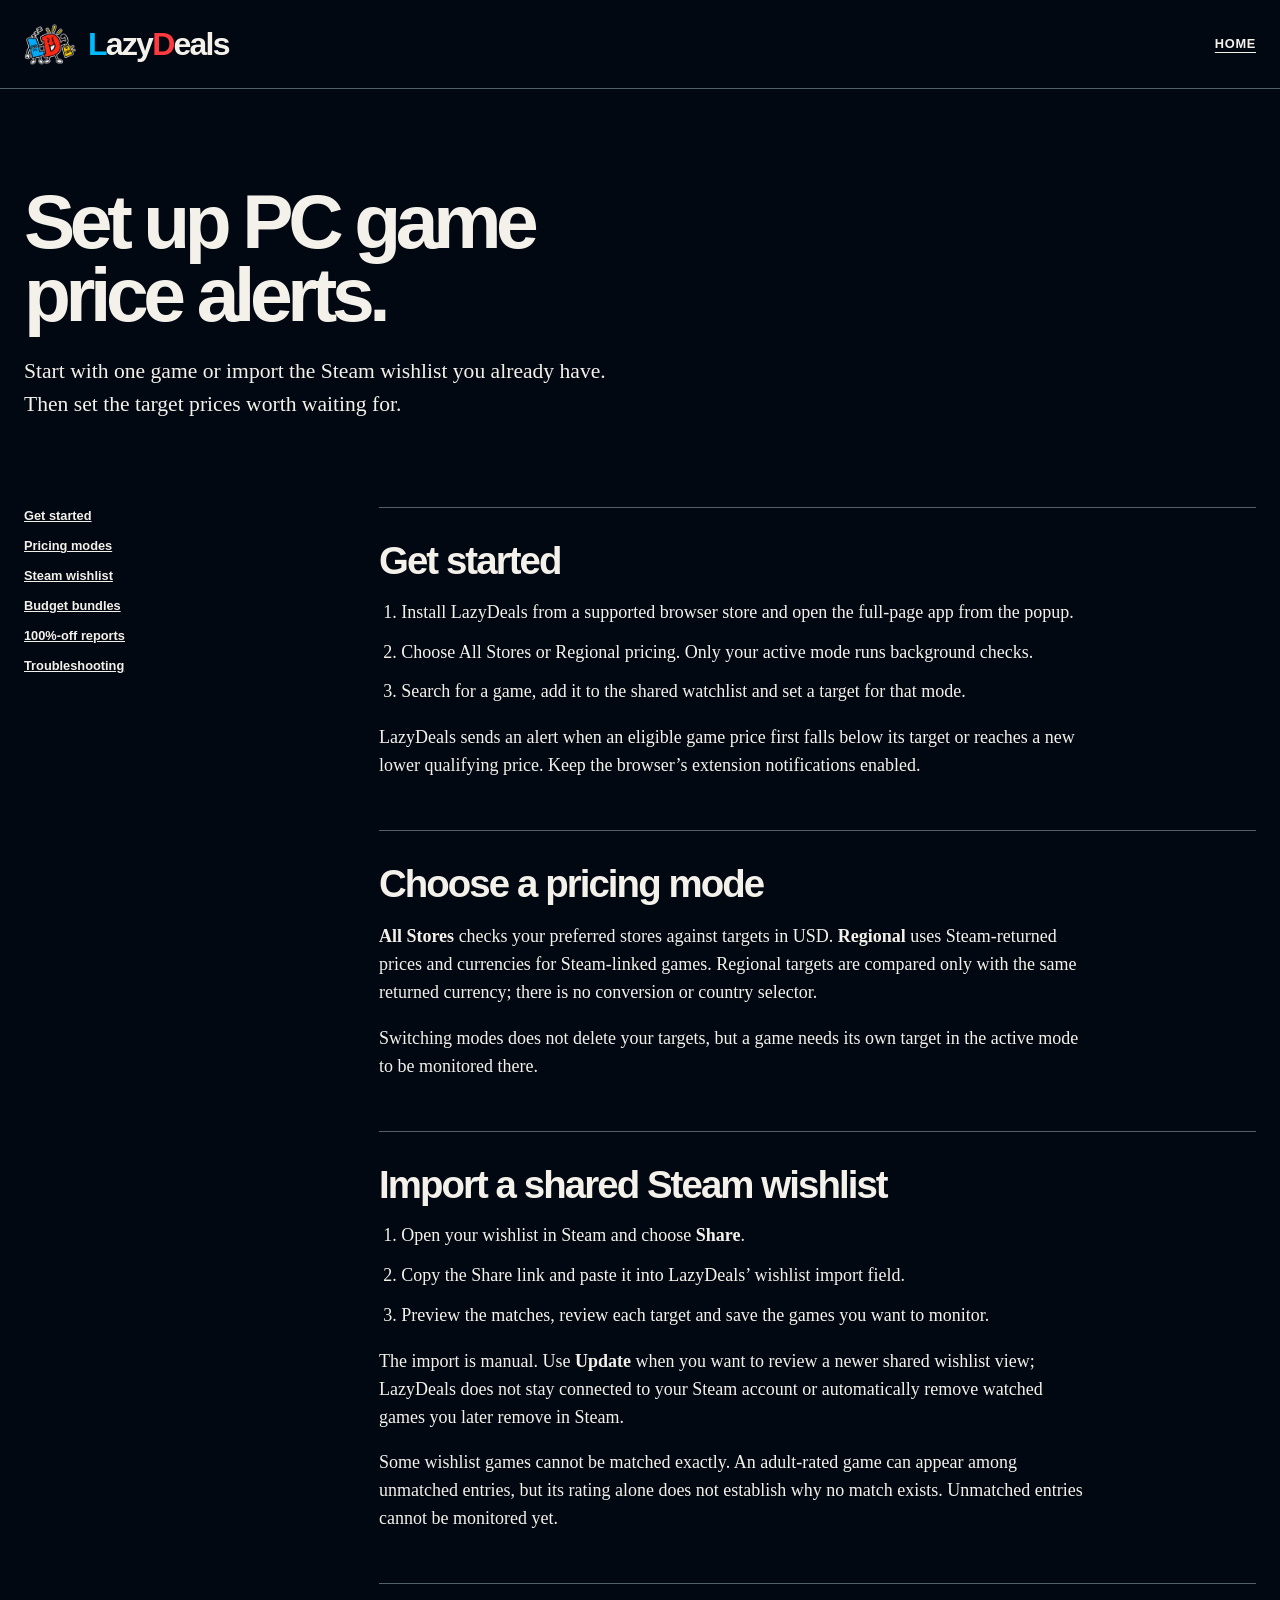
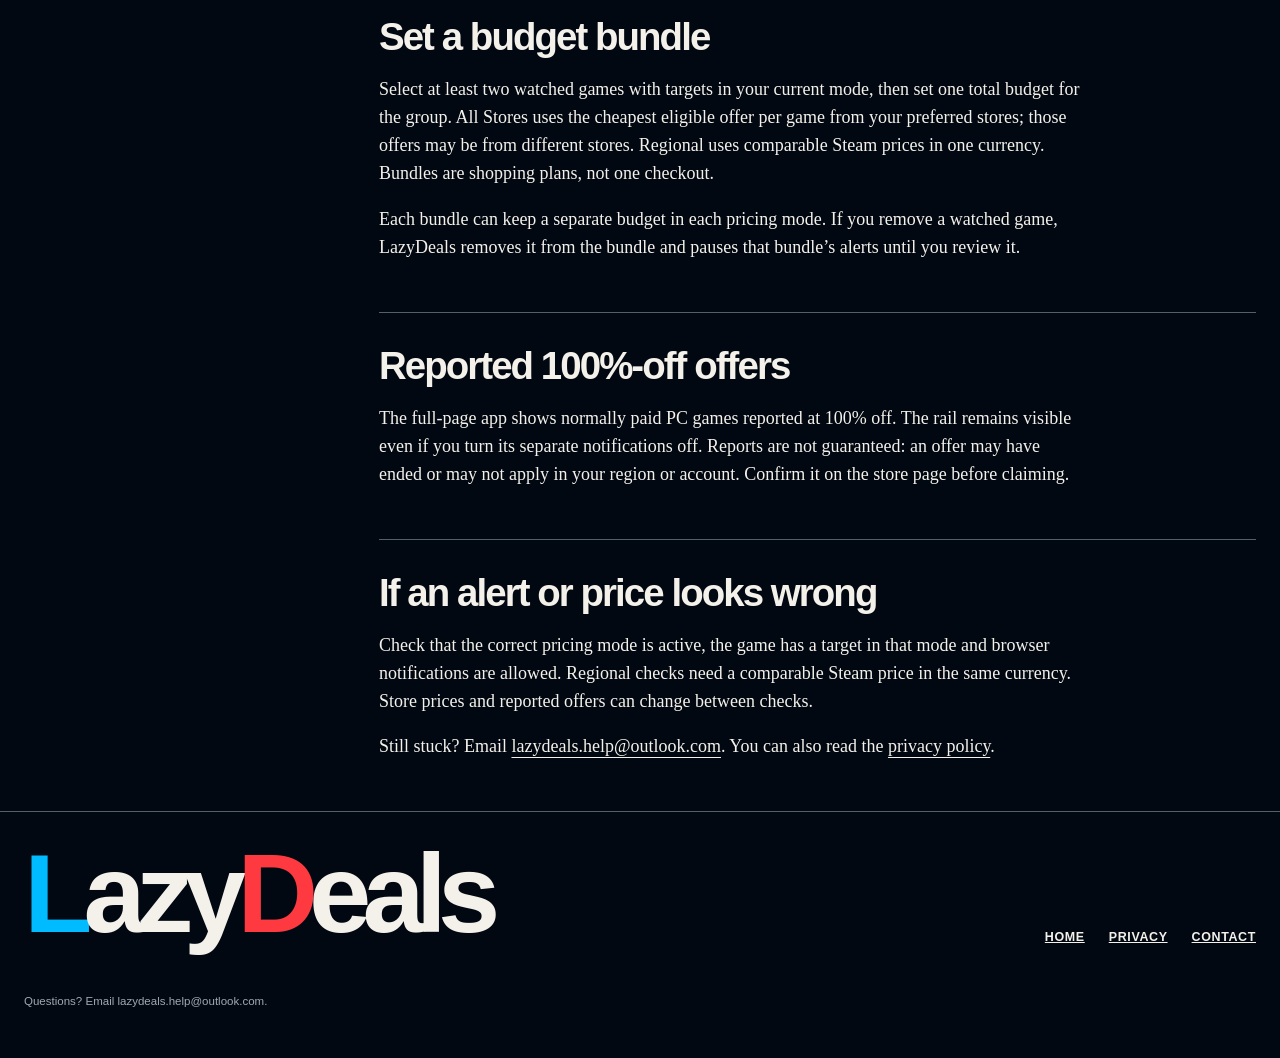
==== help/index.html @ 37a15222 "Publish LazyDeals static landing site" ====
<!doctype html>
<html lang="en">
<head>
  <meta charset="utf-8">
  <meta name="viewport" content="width=device-width, initial-scale=1">
  <title>Set PC Game Price Alerts &amp; Import a Steam Wishlist | LazyDeals</title>
  <meta name="description" content="Learn how to set PC game price alerts with LazyDeals, import a Steam wishlist Share link, choose a pricing mode, and create budget bundles.">
  <link rel="canonical" href="https://lazydeals.tech/help/">
  <meta property="og:type" content="article">
  <meta property="og:title" content="Set PC Game Price Alerts &amp; Import a Steam Wishlist | LazyDeals">
  <meta property="og:description" content="Set up LazyDeals price alerts, import a Steam wishlist Share link, and build budget bundles.">
  <meta property="og:url" content="https://lazydeals.tech/help/">
  <meta property="og:image" content="https://lazydeals.tech/assets/watchlist.jpg">
  <meta property="og:image:alt" content="LazyDeals PC game watchlist with game artwork and price targets">
  <link rel="icon" href="../assets/icon128.png" type="image/png">
  <link rel="stylesheet" href="../site.css">
</head>
<body>
  <a class="skip-link" href="#main">Skip to content</a>
  <header class="site-head"><div class="shell head-inner"><a class="brand" href="../" aria-label="LazyDeals home"><img src="../assets/icon128.png" alt="" width="52" height="52"><span class="brand-name"><span class="brand-l">L</span>azy<span class="brand-d">D</span>eals</span></a><nav class="head-links" aria-label="Main navigation"><a class="help-link" href="../">Home</a></nav></div></header>
  <main id="main" class="shell">
    <div class="help-hero"><h1>Set up PC game price alerts.</h1><p>Start with one game or import the Steam wishlist you already have. Then set the target prices worth waiting for.</p></div>
    <div class="help-layout">
      <nav class="help-nav" aria-label="On this page"><a href="#start">Get started</a><a href="#modes">Pricing modes</a><a href="#wishlist">Steam wishlist</a><a href="#bundles">Budget bundles</a><a href="#offers">100%-off reports</a><a href="#trouble">Troubleshooting</a></nav>
      <div class="help-body">
        <section id="start"><h2>Get started</h2><ol><li>Install LazyDeals from a supported browser store and open the full-page app from the popup.</li><li>Choose All Stores or Regional pricing. Only your active mode runs background checks.</li><li>Search for a game, add it to the shared watchlist and set a target for that mode.</li></ol><p>LazyDeals sends an alert when an eligible game price first falls below its target or reaches a new lower qualifying price. Keep the browser’s extension notifications enabled.</p></section>
        <section id="modes"><h2>Choose a pricing mode</h2><p><strong>All Stores</strong> checks your preferred stores against targets in USD. <strong>Regional</strong> uses Steam-returned prices and currencies for Steam-linked games. Regional targets are compared only with the same returned currency; there is no conversion or country selector.</p><p>Switching modes does not delete your targets, but a game needs its own target in the active mode to be monitored there.</p></section>
        <section id="wishlist"><h2>Import a shared Steam wishlist</h2><ol><li>Open your wishlist in Steam and choose <strong>Share</strong>.</li><li>Copy the Share link and paste it into LazyDeals’ wishlist import field.</li><li>Preview the matches, review each target and save the games you want to monitor.</li></ol><p>The import is manual. Use <strong>Update</strong> when you want to review a newer shared wishlist view; LazyDeals does not stay connected to your Steam account or automatically remove watched games you later remove in Steam.</p><p>Some wishlist games cannot be matched exactly. An adult-rated game can appear among unmatched entries, but its rating alone does not establish why no match exists. Unmatched entries cannot be monitored yet.</p></section>
        <section id="bundles"><h2>Set a budget bundle</h2><p>Select at least two watched games with targets in your current mode, then set one total budget for the group. All Stores uses the cheapest eligible offer per game from your preferred stores; those offers may be from different stores. Regional uses comparable Steam prices in one currency. Bundles are shopping plans, not one checkout.</p><p>Each bundle can keep a separate budget in each pricing mode. If you remove a watched game, LazyDeals removes it from the bundle and pauses that bundle’s alerts until you review it.</p></section>
        <section id="offers"><h2>Reported 100%-off offers</h2><p>The full-page app shows normally paid PC games reported at 100% off. The rail remains visible even if you turn its separate notifications off. Reports are not guaranteed: an offer may have ended or may not apply in your region or account. Confirm it on the store page before claiming.</p></section>
        <section id="trouble"><h2>If an alert or price looks wrong</h2><p>Check that the correct pricing mode is active, the game has a target in that mode and browser notifications are allowed. Regional checks need a comparable Steam price in the same currency. Store prices and reported offers can change between checks.</p><p>Still stuck? Email <a href="mailto:lazydeals.help@outlook.com">lazydeals.help@outlook.com</a>. You can also read the <a href="https://bahimehdi.github.io/lazydeals-privacy/">privacy policy</a>.</p></section>
      </div>
    </div>
  </main>
  <footer class="site-foot"><div class="shell foot-inner"><div class="foot-mark"><span class="brand-l">L</span>azy<span class="brand-d">D</span>eals</div><nav class="foot-links" aria-label="Footer"><a href="../">Home</a><a href="https://bahimehdi.github.io/lazydeals-privacy/">Privacy</a><a href="mailto:lazydeals.help@outlook.com">Contact</a></nav><p class="foot-last">Questions? Email lazydeals.help@outlook.com.</p></div></footer>
</body>
</html>
---- site.css ----
/* Hallmark · macrostructure: Workbench · tone: editorial/technical · anchor hue: blue
 * Hallmark · pre-emit critique: P4 H4 E4 S5 R5 V4
 * Audience: bargain-hunting PC players · action: store install · theme: tuned ink-navy, electric blue
 * paper: oklch(13% 0.025 248) · accent: oklch(75% 0.17 237) · axes: dark / display-heavy / cool
 * Existing mascot red and status/focus yellow remain supporting cues; extension screenshots retain their own palette.
 * Nav: N9 edge-aligned minimal · Footer: Ft1 mast-headed · Enrichment: real app screenshots
 */
@import url("./tokens.css");

*, *::before, *::after { box-sizing: border-box; }
html, body { margin: 0; overflow-x: clip; }
html { scroll-behavior: smooth; }
body { background: var(--color-paper); color: var(--color-ink); font-family: var(--font-body); line-height: 1.55; }
img { display: block; max-width: 100%; }
a { color: inherit; }
a:focus-visible, summary:focus-visible { outline: 3px solid var(--color-focus); outline-offset: 4px; }
.skip-link { position: absolute; left: var(--space-4); top: -5rem; z-index: 10; padding: var(--space-2) var(--space-4); background: var(--color-signal); color: var(--color-accent-ink); font-family: var(--font-ui); }
.skip-link:focus { top: var(--space-4); }
h1, h2, h3 { min-width: 0; overflow-wrap: anywhere; }
.shell { width: min(100% - 3rem, 84rem); margin-inline: auto; }
.site-head { border-bottom: var(--rule-thin) solid var(--color-rule); }
.head-inner { display: flex; align-items: center; justify-content: space-between; gap: var(--space-4); min-height: 5.5rem; }
.brand { display: inline-flex; align-items: center; gap: var(--space-3); min-width: 0; text-decoration: none; font: 900 clamp(1.35rem, 2.7vw, 2rem)/1 var(--font-display); letter-spacing: -.055em; white-space: nowrap; }
.brand img { width: 3.25rem; height: 3.25rem; object-fit: contain; }
.brand-name { color: var(--color-ink); }
.brand-l { color: var(--color-accent); }
.brand-d { color: var(--color-brand-red); }
.head-links { display: flex; align-items: center; gap: var(--space-6); font: 700 .8rem/1.2 var(--font-ui); text-transform: uppercase; letter-spacing: .055em; }
.head-links a { white-space: nowrap; text-decoration-thickness: 1px; text-underline-offset: .3em; }
.head-links a:hover { color: var(--color-accent-hover); }
.hero { display: grid; grid-template-columns: minmax(0, 1.04fr) minmax(0, .96fr); gap: clamp(2rem, 5vw, 5rem); align-items: end; padding-block: var(--space-16) var(--space-24); }
.hero-copy { min-width: 0; }
.hero h1 { margin: 0 0 var(--space-6); max-width: 15ch; font: 900 var(--text-display)/.94 var(--font-display); letter-spacing: -.07em; overflow-wrap: anywhere; }
.hero h1 .accent { color: var(--color-accent); }
.lead { max-width: 34rem; margin: 0; font-size: clamp(1.22rem, 1.7vw, 1.55rem); line-height: 1.45; }
.hero-actions { display: flex; flex-wrap: wrap; align-items: center; gap: var(--space-3); margin-top: var(--space-8); }
.store-badge { display: inline-flex; align-items: center; flex: none; text-decoration: none; }
.store-badge img { width: 13rem; height: auto; }
.button { display: inline-flex; align-items: center; justify-content: center; min-height: 3.25rem; padding: var(--space-3) var(--space-6); border: var(--rule-thin) solid var(--color-accent); background: var(--color-accent); color: var(--color-accent-ink); font: 900 .78rem/1.1 var(--font-ui); letter-spacing: .07em; text-transform: uppercase; text-decoration: none; white-space: nowrap; transition: background-color var(--dur-short) var(--ease-out), transform 100ms var(--ease-out); }
.button:hover { background: var(--color-accent-hover); border-color: var(--color-accent-hover); }
.button:active { transform: translateY(1px); }
.pending { display: inline-flex; align-items: center; justify-content: center; min-width: 13rem; min-height: 3.5rem; padding: var(--space-3) var(--space-4); border: var(--rule-thin) solid var(--color-rule); color: var(--color-muted); font: 700 .75rem/1.2 var(--font-ui); letter-spacing: .04em; white-space: nowrap; }
.pending::before { content: ""; width: .5rem; height: .5rem; flex: none; margin-right: var(--space-2); border-radius: 50%; background: var(--color-signal); }
.small-note { margin: var(--space-4) 0 0; color: var(--color-muted); font: .78rem/1.5 var(--font-ui); }
.hero-visual { min-width: 0; }
figure { margin: 0; }
.screenshot { border: var(--rule-thin) solid var(--color-rule); background: var(--color-paper-raised); }
.screenshot img { width: 100%; height: auto; }
figcaption { margin-top: var(--space-3); color: var(--color-muted); font: .72rem/1.5 var(--font-ui); }
.divider { border: 0; border-top: var(--rule-thin) solid var(--color-rule); margin: 0; }
.plain-intro { display: grid; grid-template-columns: minmax(0, .55fr) minmax(0, 1fr); gap: var(--space-8); padding-block: var(--space-8) var(--space-16); }
.plain-intro strong { font: 800 clamp(1.15rem, 1.8vw, 1.5rem)/1.25 var(--font-ui); }
.plain-intro p { max-width: 42rem; margin: 0; color: var(--color-muted); font-size: var(--text-body); }
.section { padding-block: var(--space-24); border-top: var(--rule-thin) solid var(--color-rule); }
.section h2 { margin: 0 0 var(--space-6); font: 900 var(--text-h2)/1.02 var(--font-display); letter-spacing: -.055em; overflow-wrap: anywhere; }
.section p { max-width: 45rem; margin-block: 0 var(--space-4); font-size: var(--text-body); }
.section p.muted, .muted { color: var(--color-muted); }
.mode-grid { display: grid; grid-template-columns: minmax(0, 1.15fr) minmax(0, .85fr); gap: var(--space-12); margin-top: var(--space-12); }
.mode { padding-top: var(--space-4); border-top: 3px solid var(--color-accent); }
.mode:nth-child(2) { border-color: var(--color-brand-red); }
.mode h3 { margin: 0 0 var(--space-4); font: 900 clamp(1.7rem, 3vw, 2.7rem)/1.1 var(--font-display); letter-spacing: -.05em; }
.mode p { color: var(--color-muted); }
.mode .detail { margin-top: var(--space-6); font: .77rem/1.6 var(--font-ui); text-transform: uppercase; letter-spacing: .045em; color: var(--color-accent); }
.proof { display: grid; grid-template-columns: minmax(0, .75fr) minmax(0, 1.25fr); gap: var(--space-12); align-items: center; }
.proof.reverse { grid-template-columns: minmax(0, 1.25fr) minmax(0, .75fr); }
.proof.reverse .proof-copy { order: 2; }
.proof.reverse .proof-image { order: 1; }
.proof-copy { min-width: 0; }
.proof-copy h2 { max-width: 12ch; }
.proof-copy a, .text-link { font: 700 .9rem/1.3 var(--font-ui); text-decoration-thickness: 1px; text-underline-offset: .3em; }
.proof-copy a:hover, .text-link:hover { color: var(--color-accent-hover); }
.proof-image { min-width: 0; }
.import-steps { margin: 0; padding: 0; list-style: none; counter-reset: import; border-top: var(--rule-thin) solid var(--color-rule); }
.import-steps li { display: grid; grid-template-columns: 3rem minmax(0, .4fr) minmax(0, .6fr); gap: var(--space-4); align-items: baseline; padding-block: var(--space-6); border-bottom: var(--rule-thin) solid var(--color-rule); font-family: var(--font-ui); }
.import-steps li::before { counter-increment: import; content: "0" counter(import); font: 700 .75rem/1 var(--font-ui); color: var(--color-accent); }
.import-steps strong { font-size: 1.15rem; }
.import-steps span { color: var(--color-muted); }
.offer-note { margin-top: var(--space-6); padding-top: var(--space-4); border-top: var(--rule-thin) solid var(--color-rule); color: var(--color-muted); font: .83rem/1.55 var(--font-ui); }
.install { display: grid; grid-template-columns: minmax(0, 1fr) auto; gap: var(--space-6); align-items: end; border-top: var(--rule-thin) solid var(--color-rule); padding-block: var(--space-24); }
.install h2 { margin: 0; max-width: 15ch; font: 900 var(--text-h2)/1.04 var(--font-display); letter-spacing: -.055em; }
.install p { margin-bottom: 0; color: var(--color-muted); }
.install-actions { display: flex; flex-direction: column; align-items: stretch; gap: var(--space-3); }
.install-actions .pending { justify-content: center; }
.faq { display: grid; grid-template-columns: minmax(0, .55fr) minmax(0, 1fr); gap: var(--space-12); }
.faq-list { border-top: var(--rule-thin) solid var(--color-rule); }
.faq-list details { border-bottom: var(--rule-thin) solid var(--color-rule); }
.faq-list summary { padding: var(--space-4) var(--space-8) var(--space-4) 0; font: 700 1rem/1.4 var(--font-ui); cursor: pointer; }
.faq-list details p { padding-right: var(--space-8); color: var(--color-muted); }
.site-foot { border-top: var(--rule-thin) solid var(--color-rule); padding-block: var(--space-8) var(--space-12); }
.foot-inner { display: flex; flex-wrap: wrap; align-items: flex-end; justify-content: space-between; gap: var(--space-8); }
.foot-mark { font: 900 clamp(2.8rem, 9vw, 7rem)/.9 var(--font-display); letter-spacing: -.08em; }
.foot-links { display: flex; flex-wrap: wrap; gap: var(--space-4) var(--space-6); font: 700 .78rem/1.2 var(--font-ui); text-transform: uppercase; letter-spacing: .05em; }
.foot-links a { white-space: nowrap; }
.foot-last { width: 100%; margin: var(--space-4) 0 0; color: var(--color-muted); font: .72rem/1.5 var(--font-ui); }
.help-hero { padding-block: var(--space-24) var(--space-16); }
.help-hero h1 { max-width: 14ch; margin: 0 0 var(--space-6); font: 900 var(--text-display)/.95 var(--font-display); letter-spacing: -.07em; overflow-wrap: anywhere; }
.help-hero p { max-width: 38rem; font-size: 1.35rem; }
.help-layout { display: grid; grid-template-columns: minmax(0, .35fr) minmax(0, 1fr); gap: var(--space-12); }
.help-nav { align-self: start; position: sticky; top: var(--space-8); display: grid; gap: var(--space-3); font: 700 .8rem/1.4 var(--font-ui); }
.help-nav a { width: fit-content; }
.help-body section { padding-block: var(--space-8); border-top: var(--rule-thin) solid var(--color-rule); }
.help-body h2 { margin: 0 0 var(--space-4); font: 900 clamp(1.6rem, 3vw, 2.8rem)/1.1 var(--font-display); letter-spacing: -.05em; }
.help-body p, .help-body li { max-width: 44rem; font-size: var(--text-body); }
.help-body ol { padding-left: 1.4rem; }
.help-body li { margin-bottom: var(--space-3); }
.help-body a { text-underline-offset: .25em; }
@media (max-width: 800px) {
  .hero, .proof, .proof.reverse, .mode-grid, .faq, .plain-intro, .help-layout { grid-template-columns: minmax(0, 1fr); }
  .hero { align-items: start; }
  .hero h1 { max-width: 12ch; }
  .proof.reverse .proof-copy, .proof.reverse .proof-image { order: initial; }
  .proof.reverse .proof-copy { order: 0; }
  .proof.reverse .proof-image { order: 1; }
  .section { padding-block: var(--space-16); }
  .help-nav { position: static; display: flex; flex-wrap: wrap; }
}
@media (max-width: 580px) {
  .shell { width: min(100% - 2rem, 84rem); }
  .head-inner { min-height: 4.5rem; }
  .brand { font-size: 1.35rem; }
  .brand img { width: 2.5rem; height: 2.5rem; }
  .head-links { gap: var(--space-3); font-size: .7rem; }
  .head-links .help-link { display: none; }
  .hero { padding-top: var(--space-16); }
  .hero h1 { font-size: clamp(2.75rem, 13vw, 4.5rem); }
  .install { grid-template-columns: minmax(0, 1fr); }
  .install-actions { align-items: flex-start; }
  .foot-mark { font-size: clamp(2.5rem, 14vw, 5rem); }
  .import-steps li { grid-template-columns: 2rem minmax(0, 1fr); }
  .import-steps span { grid-column: 2; }
}
@media (prefers-reduced-motion: reduce) {
  html { scroll-behavior: auto; }
  .button { transition: none; }
}
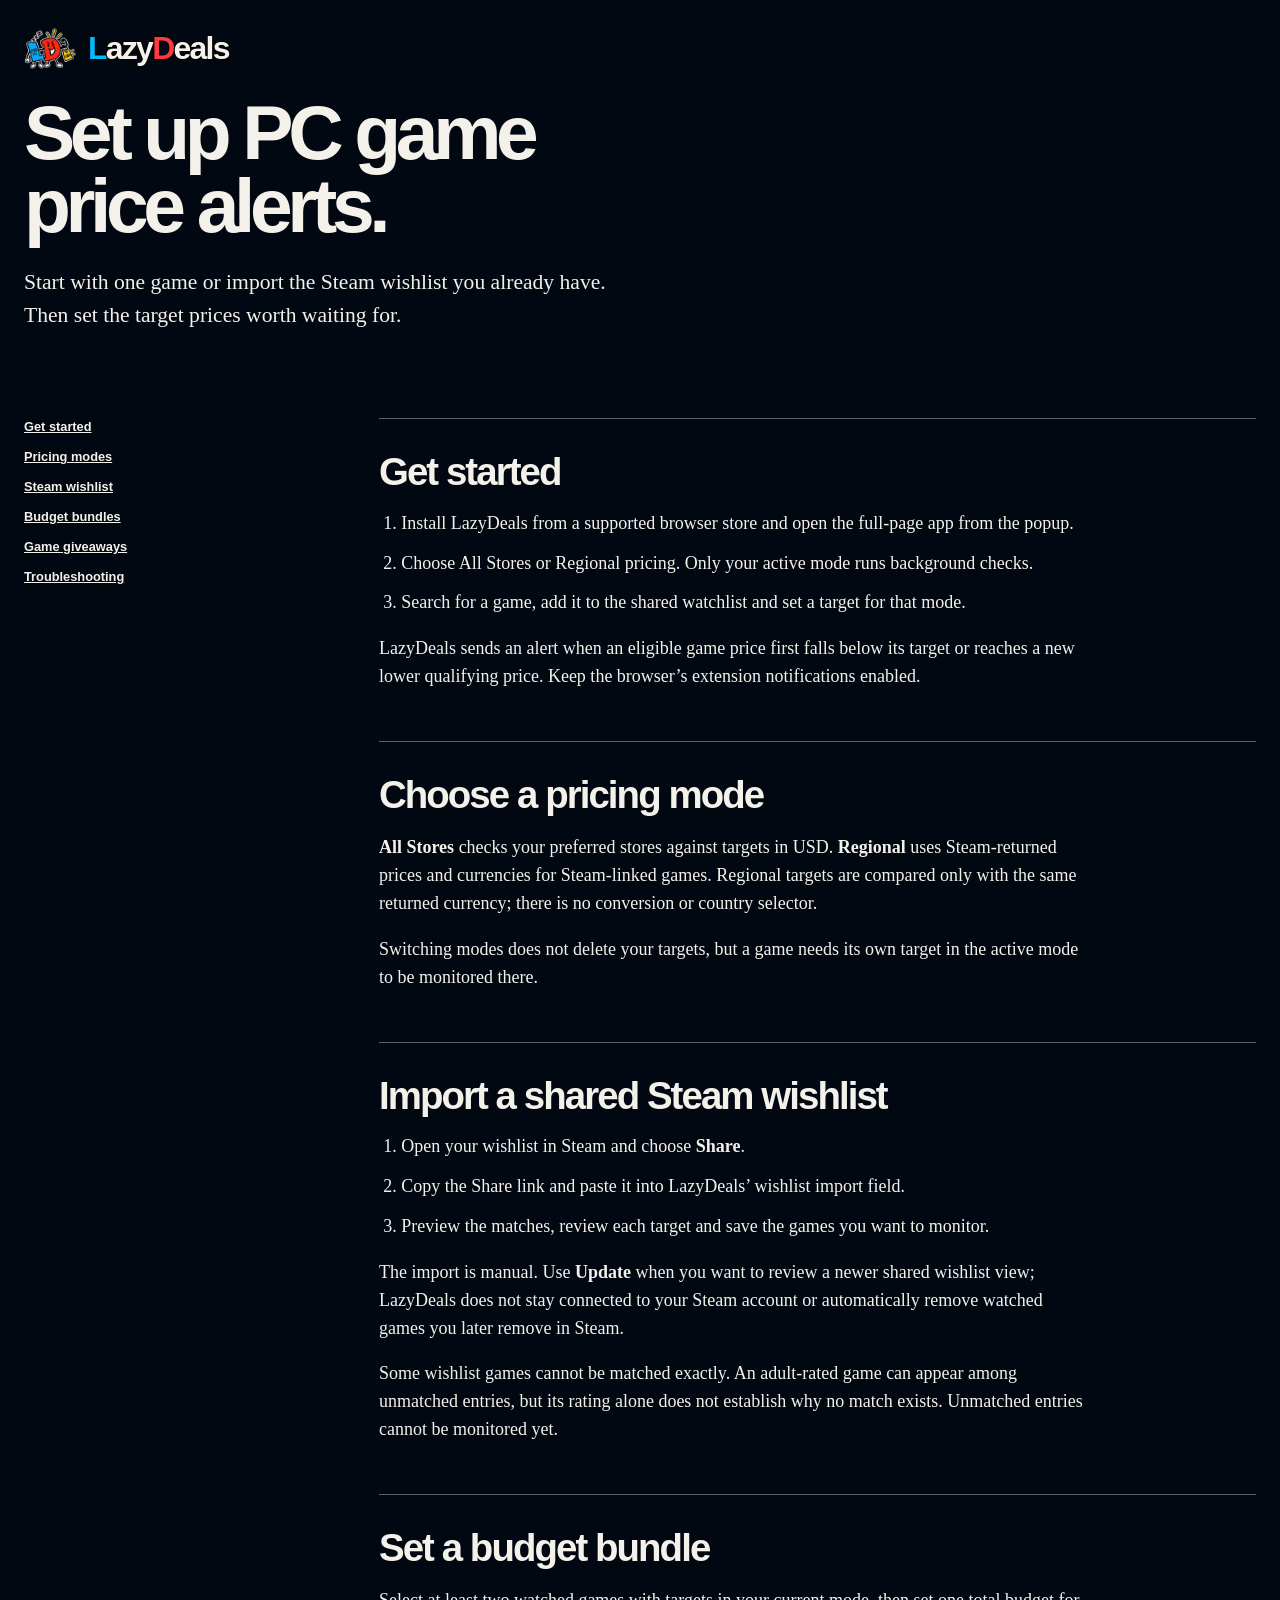
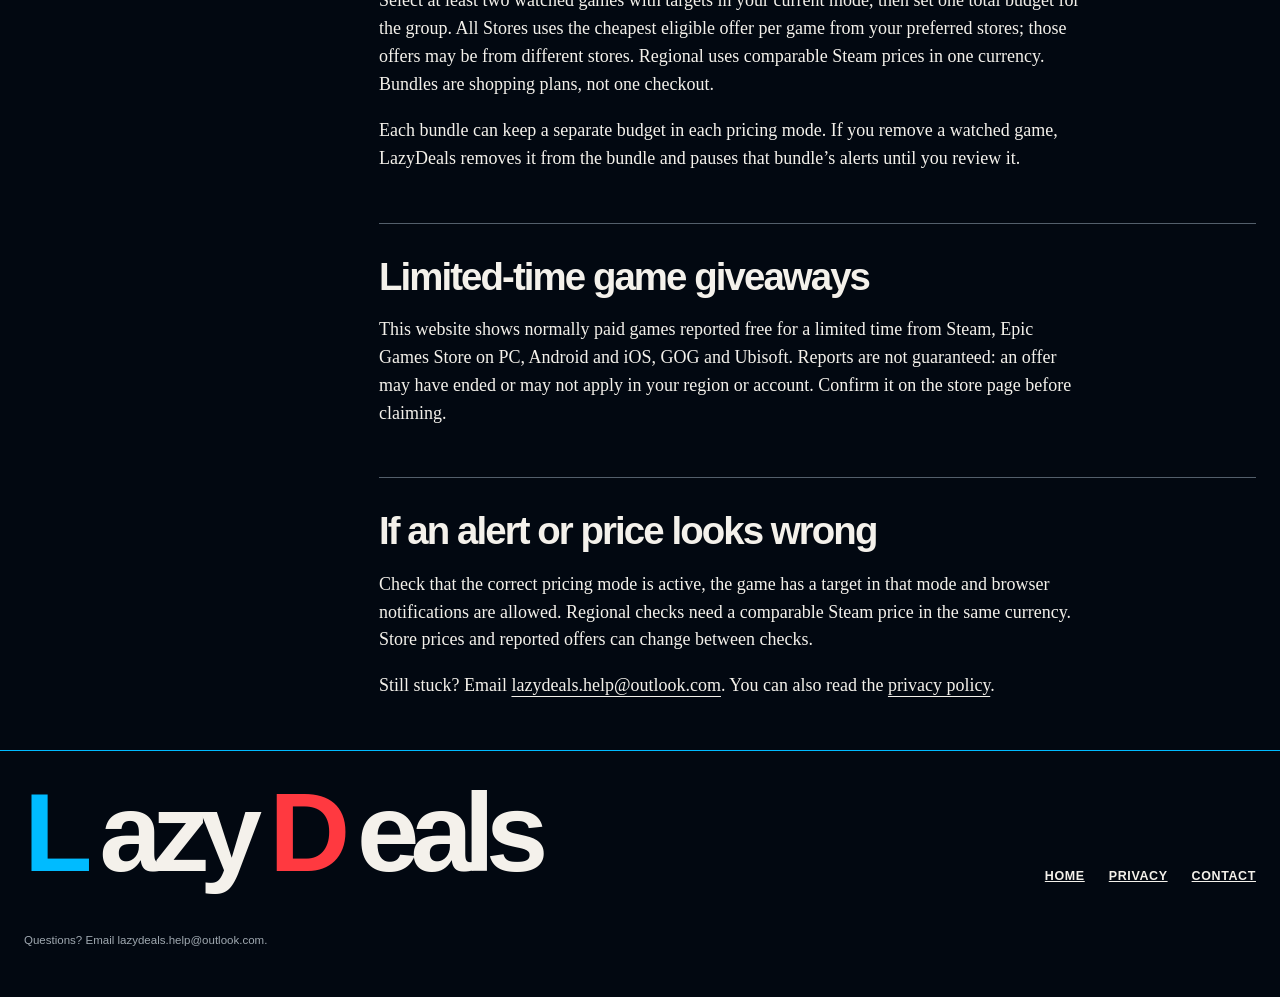
==== commit 45c54297: "Expand limited-time giveaway sources" ====
--- a/help/index.html
+++ b/help/index.html
@@ -10,7 +10,7 @@
   <meta property="og:title" content="Set PC Game Price Alerts &amp; Import a Steam Wishlist | LazyDeals">
   <meta property="og:description" content="Set up LazyDeals price alerts, import a Steam wishlist Share link, and build budget bundles.">
   <meta property="og:url" content="https://lazydeals.tech/help/">
-  <meta property="og:image" content="https://lazydeals.tech/assets/watchlist.jpg">
+  <meta property="og:image" content="https://lazydeals.tech/assets/watchlist-deaths-door.jpg">
   <meta property="og:image:alt" content="LazyDeals PC game watchlist with game artwork and price targets">
   <link rel="icon" href="../assets/icon128.png" type="image/png">
   <link rel="stylesheet" href="../site.css">
@@ -21,13 +21,13 @@
   <main id="main" class="shell">
     <div class="help-hero"><h1>Set up PC game price alerts.</h1><p>Start with one game or import the Steam wishlist you already have. Then set the target prices worth waiting for.</p></div>
     <div class="help-layout">
-      <nav class="help-nav" aria-label="On this page"><a href="#start">Get started</a><a href="#modes">Pricing modes</a><a href="#wishlist">Steam wishlist</a><a href="#bundles">Budget bundles</a><a href="#offers">100%-off reports</a><a href="#trouble">Troubleshooting</a></nav>
+      <nav class="help-nav" aria-label="On this page"><a href="#start">Get started</a><a href="#modes">Pricing modes</a><a href="#wishlist">Steam wishlist</a><a href="#bundles">Budget bundles</a><a href="#offers">Game giveaways</a><a href="#trouble">Troubleshooting</a></nav>
       <div class="help-body">
         <section id="start"><h2>Get started</h2><ol><li>Install LazyDeals from a supported browser store and open the full-page app from the popup.</li><li>Choose All Stores or Regional pricing. Only your active mode runs background checks.</li><li>Search for a game, add it to the shared watchlist and set a target for that mode.</li></ol><p>LazyDeals sends an alert when an eligible game price first falls below its target or reaches a new lower qualifying price. Keep the browser’s extension notifications enabled.</p></section>
         <section id="modes"><h2>Choose a pricing mode</h2><p><strong>All Stores</strong> checks your preferred stores against targets in USD. <strong>Regional</strong> uses Steam-returned prices and currencies for Steam-linked games. Regional targets are compared only with the same returned currency; there is no conversion or country selector.</p><p>Switching modes does not delete your targets, but a game needs its own target in the active mode to be monitored there.</p></section>
         <section id="wishlist"><h2>Import a shared Steam wishlist</h2><ol><li>Open your wishlist in Steam and choose <strong>Share</strong>.</li><li>Copy the Share link and paste it into LazyDeals’ wishlist import field.</li><li>Preview the matches, review each target and save the games you want to monitor.</li></ol><p>The import is manual. Use <strong>Update</strong> when you want to review a newer shared wishlist view; LazyDeals does not stay connected to your Steam account or automatically remove watched games you later remove in Steam.</p><p>Some wishlist games cannot be matched exactly. An adult-rated game can appear among unmatched entries, but its rating alone does not establish why no match exists. Unmatched entries cannot be monitored yet.</p></section>
         <section id="bundles"><h2>Set a budget bundle</h2><p>Select at least two watched games with targets in your current mode, then set one total budget for the group. All Stores uses the cheapest eligible offer per game from your preferred stores; those offers may be from different stores. Regional uses comparable Steam prices in one currency. Bundles are shopping plans, not one checkout.</p><p>Each bundle can keep a separate budget in each pricing mode. If you remove a watched game, LazyDeals removes it from the bundle and pauses that bundle’s alerts until you review it.</p></section>
-        <section id="offers"><h2>Reported 100%-off offers</h2><p>The full-page app shows normally paid PC games reported at 100% off. The rail remains visible even if you turn its separate notifications off. Reports are not guaranteed: an offer may have ended or may not apply in your region or account. Confirm it on the store page before claiming.</p></section>
+        <section id="offers"><h2>Limited-time game giveaways</h2><p>This website shows normally paid games reported free for a limited time from Steam, Epic Games Store on PC, Android and iOS, GOG and Ubisoft. Reports are not guaranteed: an offer may have ended or may not apply in your region or account. Confirm it on the store page before claiming.</p></section>
         <section id="trouble"><h2>If an alert or price looks wrong</h2><p>Check that the correct pricing mode is active, the game has a target in that mode and browser notifications are allowed. Regional checks need a comparable Steam price in the same currency. Store prices and reported offers can change between checks.</p><p>Still stuck? Email <a href="mailto:lazydeals.help@outlook.com">lazydeals.help@outlook.com</a>. You can also read the <a href="https://bahimehdi.github.io/lazydeals-privacy/">privacy policy</a>.</p></section>
       </div>
     </div>
--- a/site.css
+++ b/site.css
@@ -1,21 +1,36 @@
 /* Hallmark · macrostructure: Workbench · tone: editorial/technical · anchor hue: blue
- * Hallmark · pre-emit critique: P4 H4 E4 S5 R5 V4
+ * Hallmark · pre-emit critique: P4 H4 E4 S5 R4 V4
  * Audience: bargain-hunting PC players · action: store install · theme: tuned ink-navy, electric blue
  * paper: oklch(13% 0.025 248) · accent: oklch(75% 0.17 237) · axes: dark / display-heavy / cool
  * Existing mascot red and status/focus yellow remain supporting cues; extension screenshots retain their own palette.
  * Nav: N9 edge-aligned minimal · Footer: Ft1 mast-headed · Enrichment: real app screenshots
  */
 @import url("./tokens.css");
+:root { --color-app-surface: rgb(11 7 4); --color-wordmark-outline: #000; }
 
 *, *::before, *::after { box-sizing: border-box; }
-html, body { margin: 0; overflow-x: clip; }
+html, body { margin: 0; overflow-x: clip; scrollbar-width: thin; scrollbar-color: var(--color-accent) var(--color-paper); }
+html::-webkit-scrollbar, body::-webkit-scrollbar { width: 8px; height: 8px; }
+html::-webkit-scrollbar-track, body::-webkit-scrollbar-track { background: var(--color-paper); }
+html::-webkit-scrollbar-thumb, body::-webkit-scrollbar-thumb { border-radius: 2px; background: var(--color-accent); }
+html::-webkit-scrollbar-thumb:hover, body::-webkit-scrollbar-thumb:hover { background: var(--color-accent-hover); }
 html { scroll-behavior: smooth; }
+html.lenis { scroll-behavior: auto; }
 body { background: var(--color-paper); color: var(--color-ink); font-family: var(--font-body); line-height: 1.55; }
 img { display: block; max-width: 100%; }
 a { color: inherit; }
 a:focus-visible, summary:focus-visible { outline: 3px solid var(--color-focus); outline-offset: 4px; }
-.skip-link { position: absolute; left: var(--space-4); top: -5rem; z-index: 10; padding: var(--space-2) var(--space-4); background: var(--color-signal); color: var(--color-accent-ink); font-family: var(--font-ui); }
+.skip-link { position: absolute; left: var(--space-4); top: -5rem; z-index: 30; padding: var(--space-2) var(--space-4); background: var(--color-signal); color: var(--color-accent-ink); font-family: var(--font-ui); }
 .skip-link:focus { top: var(--space-4); }
+.entry-curtain { position: fixed; inset: 0; z-index: 20; display: grid; place-items: center; background: var(--color-paper-raised); animation: curtain-lift var(--dur-curtain) var(--ease-in) 1450ms forwards; }
+.entry-curtain-inner { width: min(80vw, 27rem); }
+.entry-brand { display: flex; align-items: center; justify-content: center; gap: var(--space-4); font: 900 clamp(2.1rem, 6vw, 4rem)/1 var(--font-display); letter-spacing: -.065em; white-space: nowrap; animation: curtain-brand-in 500ms var(--ease-out) both; }
+.entry-brand img { width: clamp(3.75rem, 8vw, 5.5rem); height: auto; }
+.entry-rule { display: block; height: var(--rule-thin); margin-top: var(--space-8); background: var(--color-rule); overflow: hidden; }
+.entry-rule::after { content: ""; display: block; width: 100%; height: 100%; background: var(--color-accent); transform: scaleX(0); transform-origin: left; animation: curtain-count 1250ms linear 120ms forwards; }
+@keyframes curtain-brand-in { from { opacity: 0; transform: translateY(16px); } to { opacity: 1; transform: translateY(0); } }
+@keyframes curtain-count { to { transform: scaleX(1); } }
+@keyframes curtain-lift { to { transform: translateY(-102%); visibility: hidden; pointer-events: none; } }
 h1, h2, h3 { min-width: 0; overflow-wrap: anywhere; }
 .shell { width: min(100% - 3rem, 84rem); margin-inline: auto; }
 .site-head { border-bottom: var(--rule-thin) solid var(--color-rule); }
@@ -28,14 +43,30 @@
 .head-links { display: flex; align-items: center; gap: var(--space-6); font: 700 .8rem/1.2 var(--font-ui); text-transform: uppercase; letter-spacing: .055em; }
 .head-links a { white-space: nowrap; text-decoration-thickness: 1px; text-underline-offset: .3em; }
 .head-links a:hover { color: var(--color-accent-hover); }
-.hero { display: grid; grid-template-columns: minmax(0, 1.04fr) minmax(0, .96fr); gap: clamp(2rem, 5vw, 5rem); align-items: end; padding-block: var(--space-16) var(--space-24); }
+@media (max-width: 600px) { .head-inner { flex-wrap: wrap; padding-block: 1rem; } .head-links { flex-wrap: wrap; gap: 1rem; } }
+.hero { position: relative; isolation: isolate; display: grid; grid-template-columns: minmax(0, 1.04fr) minmax(0, .96fr); gap: clamp(2rem, 5vw, 5rem); align-items: end; min-height: max(42rem, calc(100svh - 5.5rem)); padding-block: var(--space-16) var(--space-24); }
+.hero-copy, .hero-visual { position: relative; z-index: 1; }
+.hero-copy { animation: hero-arrive 550ms var(--ease-out) 1960ms both; }
+.hero-visual { animation: hero-arrive 550ms var(--ease-out) 2050ms backwards; }
+@keyframes hero-arrive { from { opacity: 0; transform: translateY(18px); } to { opacity: 1; transform: translateY(0); } }
 .hero-copy { min-width: 0; }
-.hero h1 { margin: 0 0 var(--space-6); max-width: 15ch; font: 900 var(--text-display)/.94 var(--font-display); letter-spacing: -.07em; overflow-wrap: anywhere; }
+.hero h1 { margin: 0 0 var(--space-6); max-width: 18ch; font: 900 clamp(2.75rem, 5.1vw, 5.25rem)/.95 var(--font-display); letter-spacing: -.07em; overflow-wrap: anywhere; }
 .hero h1 .accent { color: var(--color-accent); }
 .lead { max-width: 34rem; margin: 0; font-size: clamp(1.22rem, 1.7vw, 1.55rem); line-height: 1.45; }
 .hero-actions { display: flex; flex-wrap: wrap; align-items: center; gap: var(--space-3); margin-top: var(--space-8); }
-.store-badge { display: inline-flex; align-items: center; flex: none; text-decoration: none; }
-.store-badge img { width: 13rem; height: auto; }
+/* Owner-approved C2c concept: organic outline, transparent surface, live text. */
+.store-badge { position: relative; display: inline-flex; align-items: center; gap: .65rem; flex: none; width: 15.75rem; max-width: 100%; min-height: 4.5rem; padding: .8rem 1rem; color: inherit; text-decoration: none; border-radius: 2rem; }
+.store-contour { position: absolute; inset: 0; width: 100%; height: 100%; overflow: visible; pointer-events: none; fill: none; stroke: currentColor; stroke-width: 1.2; }
+.store-contour path { vector-effect: non-scaling-stroke; }
+.store-mark { display: block; flex: none; width: 2.75rem; height: 2.75rem; }
+.store-mark img { width: 100%; height: 100%; object-fit: contain; }
+.store-mark--chrome { position: relative; height: 2.375rem; overflow: hidden; }
+.store-mark--chrome img { position: absolute; width: 12.8125rem; max-width: none; height: auto; left: -.90625rem; top: -.640625rem; }
+.store-label { display: flex; flex-direction: column; gap: .12rem; font: .75rem/1.2 var(--font-ui); white-space: nowrap; }
+.store-label strong { font-size: 1.05rem; font-weight: 650; letter-spacing: -.035em; }
+.store-badge:focus-visible { outline: 3px solid currentColor; outline-offset: 4px; }
+@media (hover: hover) { .store-badge:hover .store-contour { stroke-width: 2; } }
+.store-badge:active { transform: translateY(1px); }
 .button { display: inline-flex; align-items: center; justify-content: center; min-height: 3.25rem; padding: var(--space-3) var(--space-6); border: var(--rule-thin) solid var(--color-accent); background: var(--color-accent); color: var(--color-accent-ink); font: 900 .78rem/1.1 var(--font-ui); letter-spacing: .07em; text-transform: uppercase; text-decoration: none; white-space: nowrap; transition: background-color var(--dur-short) var(--ease-out), transform 100ms var(--ease-out); }
 .button:hover { background: var(--color-accent-hover); border-color: var(--color-accent-hover); }
 .button:active { transform: translateY(1px); }
@@ -46,6 +77,8 @@
 figure { margin: 0; }
 .screenshot { border: var(--rule-thin) solid var(--color-rule); background: var(--color-paper-raised); }
 .screenshot img { width: 100%; height: auto; }
+.hero-visual .screenshot { overflow: hidden; }
+.hero-visual .screenshot img { margin-top: -3px; }
 figcaption { margin-top: var(--space-3); color: var(--color-muted); font: .72rem/1.5 var(--font-ui); }
 .divider { border: 0; border-top: var(--rule-thin) solid var(--color-rule); margin: 0; }
 .plain-intro { display: grid; grid-template-columns: minmax(0, .55fr) minmax(0, 1fr); gap: var(--space-8); padding-block: var(--space-8) var(--space-16); }
@@ -56,13 +89,16 @@
 .section p { max-width: 45rem; margin-block: 0 var(--space-4); font-size: var(--text-body); }
 .section p.muted, .muted { color: var(--color-muted); }
 .mode-grid { display: grid; grid-template-columns: minmax(0, 1.15fr) minmax(0, .85fr); gap: var(--space-12); margin-top: var(--space-12); }
+.modes-stage { position: relative; isolation: isolate; display: flex; flex-direction: column; justify-content: center; min-height: min(85svh, 55rem); }
+.modes-stage > h2, .modes-stage > .mode-grid { position: relative; z-index: 1; }
 .mode { padding-top: var(--space-4); border-top: 3px solid var(--color-accent); }
 .mode:nth-child(2) { border-color: var(--color-brand-red); }
 .mode h3 { margin: 0 0 var(--space-4); font: 900 clamp(1.7rem, 3vw, 2.7rem)/1.1 var(--font-display); letter-spacing: -.05em; }
 .mode p { color: var(--color-muted); }
 .mode .detail { margin-top: var(--space-6); font: .77rem/1.6 var(--font-ui); text-transform: uppercase; letter-spacing: .045em; color: var(--color-accent); }
 .proof { display: grid; grid-template-columns: minmax(0, .75fr) minmax(0, 1.25fr); gap: var(--space-12); align-items: center; }
-.proof.reverse { grid-template-columns: minmax(0, 1.25fr) minmax(0, .75fr); }
+.proof.reverse { position: relative; isolation: isolate; grid-template-columns: minmax(0, 1.25fr) minmax(0, .75fr); min-height: min(85svh, 54rem); }
+.proof.reverse > * { position: relative; z-index: 1; }
 .proof.reverse .proof-copy { order: 2; }
 .proof.reverse .proof-image { order: 1; }
 .proof-copy { min-width: 0; }
@@ -76,6 +112,33 @@
 .import-steps strong { font-size: 1.15rem; }
 .import-steps span { color: var(--color-muted); }
 .offer-note { margin-top: var(--space-6); padding-top: var(--space-4); border-top: var(--rule-thin) solid var(--color-rule); color: var(--color-muted); font: .83rem/1.55 var(--font-ui); }
+.live-offers { position: relative; isolation: isolate; min-height: min(85svh, 50rem); padding-top: var(--space-16); }
+.live-offers > * { position: relative; z-index: 1; }
+.offer-heading { display: grid; grid-template-columns: minmax(0, 1.2fr) minmax(0, .8fr); gap: var(--space-12); align-items: end; }
+.offer-heading h2 { max-width: 15ch; }
+.offer-heading .offer-note { max-width: 28rem; margin: 0; }
+.offer-status, .offer-footnote { color: var(--color-muted); font: .8rem/1.5 var(--font-ui); }
+.offer-status { margin-top: var(--space-8); }
+.offer-footnote { margin-top: var(--space-4); }
+.offer-rail { display: flex; align-items: center; gap: var(--space-3); min-width: 0; }
+.offer-track { display: flex; gap: var(--space-3); min-width: 0; width: 100%; overflow-x: auto; overscroll-behavior-inline: contain; scrollbar-width: none; scroll-snap-type: x mandatory; }
+.offer-track::-webkit-scrollbar { display: none; }
+.offer-track:focus-visible { outline: 3px solid var(--color-focus); outline-offset: 3px; }
+.offer-track.offer-two .offer-card { flex-basis: calc((100% - var(--space-3)) / 2); }
+.offer-card { display: flex; flex: 0 0 min(31rem, 88%); min-width: 0; min-height: 15rem; overflow: hidden; scroll-snap-align: start; border: var(--rule-thin) solid var(--color-rule); background: var(--color-paper-raised); color: var(--color-ink); }
+.offer-card img { flex: 0 0 34%; width: 34%; min-width: 0; height: auto; object-fit: cover; }
+.offer-card-copy { display: flex; flex-direction: column; align-items: flex-start; gap: var(--space-2); min-width: 0; padding: var(--space-4); }
+.offer-card h3 { margin: 0; font: 900 clamp(1.2rem, 2vw, 1.65rem)/1.12 var(--font-display); letter-spacing: -.035em; }
+.offer-card p { margin: 0; color: var(--color-muted); font: .8rem/1.4 var(--font-ui); overflow-wrap: anywhere; }
+.offer-store { color: var(--color-signal); font: 700 .7rem/1.3 var(--font-ui); text-transform: uppercase; letter-spacing: .06em; }
+.offer-card a { margin-top: auto; color: var(--color-ink); font: 800 .78rem/1.25 var(--font-ui); text-underline-offset: .35em; white-space: nowrap; }
+.offer-card a:hover { color: var(--color-accent-hover); }
+.offer-arrow { flex: none; width: 2.75rem; height: 2.75rem; border: var(--rule-thin) solid var(--color-rule); background: var(--color-paper-raised); color: var(--color-ink); font: 800 1.1rem/1 var(--font-ui); cursor: pointer; }
+.offer-arrow:hover:not(:disabled) { border-color: var(--color-accent); color: var(--color-accent); }
+.offer-arrow:active:not(:disabled) { transform: translateY(1px); }
+.offer-arrow:disabled { opacity: .5; cursor: not-allowed; }
+.offer-arrow:focus-visible { outline: 3px solid var(--color-focus); outline-offset: 3px; }
+.offer-arrow[hidden] { display: none; }
 .install { display: grid; grid-template-columns: minmax(0, 1fr) auto; gap: var(--space-6); align-items: end; border-top: var(--rule-thin) solid var(--color-rule); padding-block: var(--space-24); }
 .install h2 { margin: 0; max-width: 15ch; font: 900 var(--text-h2)/1.04 var(--font-display); letter-spacing: -.055em; }
 .install p { margin-bottom: 0; color: var(--color-muted); }
@@ -105,7 +168,9 @@
 .help-body li { margin-bottom: var(--space-3); }
 .help-body a { text-underline-offset: .25em; }
 @media (max-width: 800px) {
-  .hero, .proof, .proof.reverse, .mode-grid, .faq, .plain-intro, .help-layout { grid-template-columns: minmax(0, 1fr); }
+  .hero, .modes-stage { min-height: 0; }
+  .live-offers, .proof.reverse { min-height: 0; }
+  .hero, .proof, .proof.reverse, .mode-grid, .faq, .plain-intro, .help-layout, .offer-heading { grid-template-columns: minmax(0, 1fr); }
   .hero { align-items: start; }
   .hero h1 { max-width: 12ch; }
   .proof.reverse .proof-copy, .proof.reverse .proof-image { order: initial; }
@@ -122,14 +187,224 @@
   .head-links { gap: var(--space-3); font-size: .7rem; }
   .head-links .help-link { display: none; }
   .hero { padding-top: var(--space-16); }
-  .hero h1 { font-size: clamp(2.75rem, 13vw, 4.5rem); }
+  .hero h1 { font-size: clamp(2.65rem, 11vw, 4rem); }
   .install { grid-template-columns: minmax(0, 1fr); }
   .install-actions { align-items: flex-start; }
   .foot-mark { font-size: clamp(2.5rem, 14vw, 5rem); }
   .import-steps li { grid-template-columns: 2rem minmax(0, 1fr); }
   .import-steps span { grid-column: 2; }
+  .offer-card { flex-basis: 100%; min-height: 13rem; }
+  .offer-rail { display: grid; grid-template-columns: minmax(0, 1fr) minmax(0, 1fr); }
+  .offer-track { grid-column: 1 / -1; grid-row: 1; }
+  .offer-arrow { grid-row: 2; }
+  #offer-previous { grid-column: 1; justify-self: start; }
+  #offer-next { grid-column: 2; justify-self: end; }
+  .offer-card img { flex-basis: 30%; width: 30%; }
+  .offer-card-copy { padding: var(--space-3); }
+  .offer-card h3 { font-size: 1.15rem; }
 }
 @media (prefers-reduced-motion: reduce) {
   html { scroll-behavior: auto; }
   .button { transition: none; }
-}
+  .offer-track { scroll-behavior: auto; }
+}
+
+/* Locomotive Scroll demo adaptation: full-bleed typographic scenes and differential layers.
+ * The palette, real screenshots and product copy remain LazyDeals' own. */
+.site-head { position: absolute; inset: 0 0 auto; z-index: 10; border-color: var(--color-paper); color: var(--color-paper); }
+.site-head .head-inner { min-height: 6rem; }
+.site-head .brand-name { color: var(--color-ink); -webkit-text-stroke: 2px var(--color-wordmark-outline); paint-order: stroke fill; }
+.site-head .brand-l { color: var(--color-accent); }
+.site-head .head-links a:hover { color: var(--color-paper); opacity: .7; }
+.hero-stage { position: relative; overflow: clip; background: var(--color-accent); color: var(--color-paper); }
+.hero { z-index: 1; display: block; min-height: 125svh; padding-block: clamp(9rem, 14vh, 12rem) var(--space-16); }
+.hero-copy { max-width: 80rem; }
+.hero h1 { max-width: none; margin-bottom: var(--space-8); font-size: clamp(4rem, 7.1vw, 8rem); line-height: .95; letter-spacing: -.09em; }
+.hero-line { display: block; }
+.hero h1 .accent { color: var(--color-paper); }
+.hero .lead { max-width: 43rem; font: clamp(1.3rem, 2vw, 1.8rem)/1.35 var(--font-body); }
+.hero-actions { margin-top: var(--space-8); }
+.hero .small-note, .hero figcaption { color: var(--color-paper); }
+.hero-visual { width: min(67%, 58rem); margin: clamp(3rem, 7vw, 8rem) 0 0 auto; }
+.hero-visual .screenshot { border-color: var(--color-paper); }
+.hero-endline { display: flex; justify-content: space-between; gap: var(--space-4); padding-block: var(--space-4); border-top: var(--rule-thin) solid var(--color-paper); font: 700 .75rem/1.4 var(--font-ui); text-transform: uppercase; letter-spacing: .08em; }
+.live-offers { min-height: 0; padding: 0; border: 0; }
+.offers-inner { padding-block: clamp(5rem, 11vw, 10rem); }
+.offer-heading { grid-template-columns: minmax(0, 1.25fr) minmax(0, .5fr); align-items: end; }
+.offer-heading h2 { max-width: 13ch; font-size: clamp(3.5rem, 7.5vw, 8rem); line-height: .95; }
+.offer-heading > div > p { max-width: 32rem; }
+.offer-heading .offer-note { align-self: end; max-width: 23rem; border-top-color: var(--color-accent); }
+.offer-status { margin-top: var(--space-16); }
+.statement-band { overflow: clip; background: var(--color-accent); color: var(--color-paper); }
+.plain-intro { grid-template-columns: minmax(0, 2fr) minmax(0, .7fr); align-items: end; gap: var(--space-12); padding-block: clamp(5rem, 12vw, 12rem); }
+.plain-intro strong { font: 900 clamp(3.4rem, 8vw, 8.5rem)/.97 var(--font-display); letter-spacing: -.075em; }
+.plain-intro p { padding-bottom: var(--space-3); color: var(--color-paper); }
+.modes-stage { min-height: 120svh; padding-block: clamp(8rem, 15vw, 15rem); }
+.modes-stage h2 { max-width: 14ch; font-size: clamp(3.6rem, 8vw, 8.6rem); line-height: .96; }
+.mode-grid { grid-template-columns: minmax(0, 1fr); gap: 0; margin-top: clamp(6rem, 12vw, 12rem); border-top: var(--rule-thin) solid var(--color-rule); }
+.mode { display: grid; grid-template-columns: minmax(0, 1.1fr) minmax(0, .85fr) minmax(0, .4fr); gap: var(--space-6); align-items: baseline; min-height: 12rem; padding: var(--space-6) 0; border-top: 0; border-bottom: var(--rule-thin) solid var(--color-rule); }
+.mode h3 { font-size: clamp(2.8rem, 5vw, 5.6rem); letter-spacing: -.075em; }
+.mode .detail { margin: 0; text-align: right; }
+.proof { min-height: 90svh; padding-block: clamp(7rem, 12vw, 13rem); }
+.proof h2 { max-width: 12ch; font-size: clamp(3.5rem, 7vw, 7.5rem); line-height: .96; }
+.proof:not(.reverse) { width: 100%; max-width: none; grid-template-columns: minmax(0, 1fr) minmax(0, .7fr); padding-inline: max(1.5rem, calc((100vw - 84rem) / 2)); background: var(--color-accent); color: var(--color-paper); }
+.proof:not(.reverse) .muted { color: var(--color-paper); }
+.proof:not(.reverse) .proof-copy a:hover { color: var(--color-paper); opacity: .7; }
+.proof:not(.reverse) .import-steps { border-top-color: var(--color-paper); }
+.proof:not(.reverse) .import-steps li { border-bottom-color: var(--color-paper); }
+.proof:not(.reverse) .import-steps li::before, .proof:not(.reverse) .import-steps span { color: var(--color-paper); }
+.proof.reverse { min-height: 95svh; grid-template-columns: minmax(0, 1.1fr) minmax(0, .9fr); }
+.proof.reverse .proof-image { align-self: start; }
+.faq { padding-block: clamp(7rem, 11vw, 11rem); }
+.faq h2 { max-width: 12ch; font-size: clamp(3.3rem, 6vw, 6.5rem); }
+.install { min-height: 78svh; padding-block: clamp(7rem, 12vw, 12rem); }
+.install h2 { max-width: 13ch; font-size: clamp(3.5rem, 7vw, 7.5rem); }
+.site-foot { border-top-color: var(--color-accent); }
+
+@media (max-width: 800px) {
+  .hero { min-height: 0; padding-top: 9rem; }
+  .hero h1 { font-size: clamp(3.1rem, 10vw, 5.8rem); }
+  .hero-visual { width: 88%; margin-top: var(--space-16); }
+  .offer-heading, .plain-intro, .mode, .proof:not(.reverse), .proof.reverse { grid-template-columns: minmax(0, 1fr); }
+  .plain-intro { gap: var(--space-8); }
+  .mode { gap: var(--space-3); min-height: 0; }
+  .mode .detail { text-align: left; }
+  .modes-stage, .proof, .proof.reverse, .install { min-height: 0; }
+  .proof:not(.reverse) { padding-inline: var(--space-6); }
+  .proof.reverse .proof-copy, .proof.reverse .proof-image { order: initial; }
+  .offer-heading h2, .modes-stage h2, .proof h2, .faq h2, .install h2 { font-size: clamp(3rem, 8vw, 5rem); }
+}
+@media (max-width: 580px) {
+  .site-head .head-inner { min-height: 4.5rem; }
+  .hero { padding-block: 8rem var(--space-12); }
+  .hero h1 { font-size: clamp(3rem, 13vw, 4.6rem); }
+  .hero-visual { width: 100%; margin-top: var(--space-12); }
+  .hero-endline { font-size: .62rem; }
+  .plain-intro strong { font-size: clamp(3rem, 12vw, 5rem); }
+  .proof:not(.reverse) { padding-inline: var(--space-4); }
+}
+
+/* Demo-derived scene composition: cascade + sticky chapter + paired parallax layers. */
+.hero-stage::after { content: ""; position: absolute; inset: auto 0 0; height: 43%; background: var(--color-app-surface); pointer-events: none; }
+.hero-visual { position: relative; z-index: 1; }
+.hero-visual .screenshot, .proof-image .screenshot { border: 0; background: transparent; }
+.hero-visual .screenshot img { margin-top: -0.46%; }
+.hero-visual figcaption { color: var(--color-muted); }
+.hero-endline { position: relative; z-index: 1; color: var(--color-ink); border-color: var(--color-rule); }
+.hero-endline a { display: inline-flex; align-items: center; min-height: 44px; white-space: nowrap; text-decoration: none; }
+.hero-endline a:hover { color: var(--color-accent); }
+.foot-mark { display: flex; align-items: center; gap: var(--space-4); }
+.foot-mark img { width: clamp(2.75rem, 8vw, 6rem); height: auto; flex: none; }
+.proof.reverse::before { content: ""; position: absolute; inset: 0 auto 0 50%; width: 100vw; background: var(--color-app-surface); transform: translateX(-50%); z-index: -1; }
+.offers-inner { padding-block: var(--space-24); }
+.offer-heading h2 { max-width: 15ch; font-size: var(--text-h2); line-height: 1.02; }
+.offer-heading { grid-template-columns: minmax(0, 1.2fr) minmax(0, .8fr); }
+.offer-heading .offer-note { max-width: 28rem; border-top-color: var(--color-rule); }
+.offer-status { margin-top: var(--space-8); }
+.statement-band { padding-bottom: var(--space-12); }
+.plain-intro { padding-block: clamp(6rem, 10vw, 10rem) var(--space-8); }
+.word-cascade { display: grid; grid-template-columns: minmax(0, 1fr); align-content: center; justify-items: center; gap: 0; min-height: 73svh; overflow: clip; padding-block: var(--space-8); }
+.word-cascade span { display: block; width: max-content; white-space: nowrap; font: 900 clamp(3rem, 12vw, 13rem)/.81 var(--font-display); letter-spacing: -.095em; opacity: .25; }
+.motion-active .word-cascade span { transform: translate3d(calc((var(--progress, .5) - .5) * var(--drift)), 0, 0); }
+.word-cascade span:nth-child(2), .word-cascade span:nth-child(4) { opacity: .75; }
+.word-cascade span:nth-child(3) { opacity: 1; }
+.modes-stage { display: grid; grid-template-columns: minmax(0, .9fr) minmax(0, 1.1fr); gap: clamp(3rem, 7vw, 8rem); align-items: start; min-height: 160svh; }
+.modes-stage h2 { position: sticky; top: var(--space-16); max-width: 10ch; font-size: clamp(3.8rem, 6vw, 6.8rem); }
+.modes-stage .mode-grid { display: grid; grid-template-columns: minmax(0, 1fr); align-content: start; gap: clamp(4rem, 11vh, 9rem); margin-top: 23svh; border: 0; }
+.modes-stage .mode { display: block; min-height: 50svh; padding-top: var(--space-6); border-top: var(--rule-thin) solid var(--color-rule); border-bottom: 0; }
+.modes-stage .mode h3 { margin-bottom: var(--space-8); font-size: clamp(3.4rem, 5vw, 6rem); }
+.modes-stage .mode p { max-width: 30rem; }
+.modes-stage .mode .detail { margin-top: var(--space-12); text-align: left; }
+.proof:not(.reverse) { min-height: 100svh; gap: clamp(3rem, 8vw, 10rem); }
+.proof:not(.reverse) .import-steps li { grid-template-columns: 2rem minmax(0, 1fr); align-items: center; min-height: 10rem; }
+.proof:not(.reverse) .import-steps strong { font: 900 clamp(2.8rem, 4vw, 5rem)/1 var(--font-display); letter-spacing: -.06em; }
+.proof:not(.reverse) .import-steps span { grid-column: 2; }
+.proof.reverse { min-height: 110svh; align-items: start; }
+.proof.reverse .proof-copy { align-self: center; }
+.budget-figure { display: block; color: var(--color-accent); font: 900 clamp(3.8rem, 10vw, 11rem)/.8 var(--font-display); letter-spacing: -.08em; margin-bottom: var(--space-12); }
+.proof.reverse .proof-image { align-self: center; }
+.faq h2 { position: sticky; top: var(--space-16); align-self: start; }
+.install-stage { background: var(--color-accent); color: var(--color-paper); }
+.install { border: 0; min-height: 95svh; }
+.install p { color: var(--color-paper); }
+.motion-active .scene-reveal { opacity: 0; transform: translate3d(0, 2rem, 0); transition: opacity 420ms var(--ease-out), transform 420ms var(--ease-out); }
+.motion-active .scene-reveal.is-inview { opacity: 1; transform: translate3d(0, 0, 0); }
+
+@media (max-width: 800px) {
+  .word-cascade { min-height: 38svh; }
+  .word-cascade span { font-size: 12vw; }
+  .modes-stage { display: block; min-height: 0; }
+  .modes-stage h2, .faq h2 { position: static; }
+  .modes-stage .mode-grid { margin-top: var(--space-16); gap: var(--space-12); }
+  .modes-stage .mode { min-height: 0; }
+  .proof:not(.reverse), .proof.reverse { min-height: 0; }
+  .budget-figure { margin-bottom: var(--space-8); }
+  .install { min-height: 0; }
+}
+@media (max-width: 580px) {
+  .hero-stage::after { height: 33%; }
+  .word-cascade { min-height: 30svh; }
+  .word-cascade span { font-size: 12vw; }
+  .proof:not(.reverse) .import-steps li { min-height: 7rem; }
+  .proof:not(.reverse) .import-steps strong { font-size: 3rem; }
+}
+
+/* Contact preview inherits the existing editorial typography and palette. */
+.contact-section { display: grid; grid-template-columns: minmax(0, 1fr) minmax(0, 1fr); gap: var(--space-16); padding-block: var(--space-24); }
+.contact-copy h2 { margin: 0 0 var(--space-8); font: 900 var(--text-h2)/1 var(--font-display); letter-spacing: -.055em; }
+.contact-copy p { max-width: 34ch; font-size: var(--text-body); }
+.contact-email { display: inline-block; padding-block: var(--space-3); font-family: var(--font-ui); color: var(--color-accent); }
+#contact-form { display: grid; align-content: start; min-width: 0; font-family: var(--font-ui); }
+#contact-form label { font-weight: 700; margin-bottom: var(--space-2); }
+#contact-form label span { color: var(--color-muted); font-weight: 400; font-size: .8rem; }
+#contact-form input, #contact-form textarea { min-width: 0; width: 100%; min-height: 3.25rem; padding: var(--space-3); border: 1px solid var(--color-rule); background: var(--color-paper); color: var(--color-ink); font: inherit; border-radius: var(--radius-none); }
+#contact-form textarea { resize: vertical; min-height: 10rem; }
+#contact-form :is(input, textarea, button):focus-visible { outline: 3px solid var(--color-focus); outline-offset: 3px; }
+#contact-form :is(input, textarea):focus-visible { outline-color: var(--color-accent); }
+#contact-form [aria-invalid="true"] { box-shadow: inset 0 -2px 0 var(--color-brand-red); }
+.field-message { min-height: 1.5em; margin: var(--space-1) 0 var(--space-4); color: var(--color-ink); font-size: .85rem; }
+#contact-form .button { justify-self: start; cursor: pointer; }
+#contact-form .button:disabled { opacity: .5; cursor: not-allowed; }
+#contact-status { min-height: 3em; }
+@media (hover: hover) { #contact-form input:hover, #contact-form textarea:hover { background: var(--color-paper-raised); } }
+@media (max-width: 800px) { .contact-section { grid-template-columns: minmax(0, 1fr); gap: var(--space-8); padding-block: var(--space-16); } }
+
+/* Extension-first explanation. Existing palette, curtain and scroll choreography stay. */
+.hero { display: grid; grid-template-columns: minmax(0, 1.25fr) minmax(0, .8fr); align-items: center; min-height: 0; padding-block: 9rem var(--space-12); }
+.hero h1 { font-size: clamp(3rem, 5.3vw, 6rem); letter-spacing: -.07em; }
+.hero .lead { max-width: 33ch; font-size: clamp(1.15rem, 1.8vw, 1.5rem); }
+.hero-visual { width: 100%; max-width: 27rem; margin: 0 0 0 auto; padding-bottom: var(--space-4); }
+.popup-demo { position: relative; max-width: 20rem; aspect-ratio: 380 / 455; overflow: clip; margin-left: auto; }
+.popup-demo img { position: absolute; inset: 0; width: 100%; height: auto; }
+.notification-demo { position: relative; width: min(100%, 21.75rem); margin: var(--space-4) auto 0 0; }
+.notification-demo img { width: 100%; height: auto; }
+.notification-demo span { display: block; padding-top: var(--space-3); font: 700 .85rem/1.5 var(--font-ui); }
+.hero-visual figcaption { color: var(--color-paper); max-width: 43ch; }
+.hero-stage::after { display: none; }
+.hero-endline { color: var(--color-paper); border-color: var(--color-paper); }
+.hero-endline a:hover { color: var(--color-paper); text-decoration: underline; }
+.plain-intro { grid-template-columns: minmax(0, .8fr) minmax(0, 1.2fr); align-items: center; padding-block: var(--space-16) var(--space-8); }
+.plain-intro h2 { margin: 0 0 var(--space-6); font: 900 clamp(2.5rem, 5vw, 5rem)/1 var(--font-display); letter-spacing: -.065em; }
+.plain-intro img, .import-demo img { width: 100%; height: auto; }
+.plain-intro figcaption, .import-demo figcaption { color: var(--color-paper); }
+.demo-key { font: 700 1rem/1.6 var(--font-ui); }
+.modes-stage { min-height: 0; padding-block: var(--space-24); }
+.modes-stage .mode-grid { margin-top: var(--space-12); gap: var(--space-16); }
+.modes-stage .mode { min-height: 0; }
+.modes-stage .mode h3 { margin-bottom: var(--space-6); font-size: clamp(2.6rem, 4vw, 4rem); }
+.mode-facts { list-style: none; margin: 0; padding: 0; font: 1.125rem/1.5 var(--font-ui); }
+.mode-facts li { padding-block: var(--space-3); border-bottom: var(--rule-thin) solid var(--color-rule); }
+.proof:not(.reverse) { grid-template-columns: minmax(0, .8fr) minmax(0, 1.2fr); gap: var(--space-12); min-height: 0; padding-block: var(--space-24); }
+.demo-steps { padding-left: var(--space-6); font: 700 1.1rem/1.6 var(--font-ui); }
+.demo-steps li { padding-block: var(--space-2); }
+.proof.reverse { min-height: 0; padding-block: var(--space-24); }
+@media (max-width: 800px) {
+  .hero, .plain-intro, .proof:not(.reverse) { grid-template-columns: minmax(0, 1fr); }
+  .hero { padding-top: 8rem; }
+  .hero h1 { font-size: clamp(2.8rem, 9vw, 5rem); }
+  .hero-visual { margin: var(--space-8) auto 0; max-width: 25rem; }
+  .plain-intro { gap: var(--space-8); }
+  .modes-stage { padding-block: var(--space-16); }
+  .modes-stage .mode-grid { margin-top: var(--space-8); gap: var(--space-12); }
+  .word-cascade span { font-size: 12vw; }
+}
